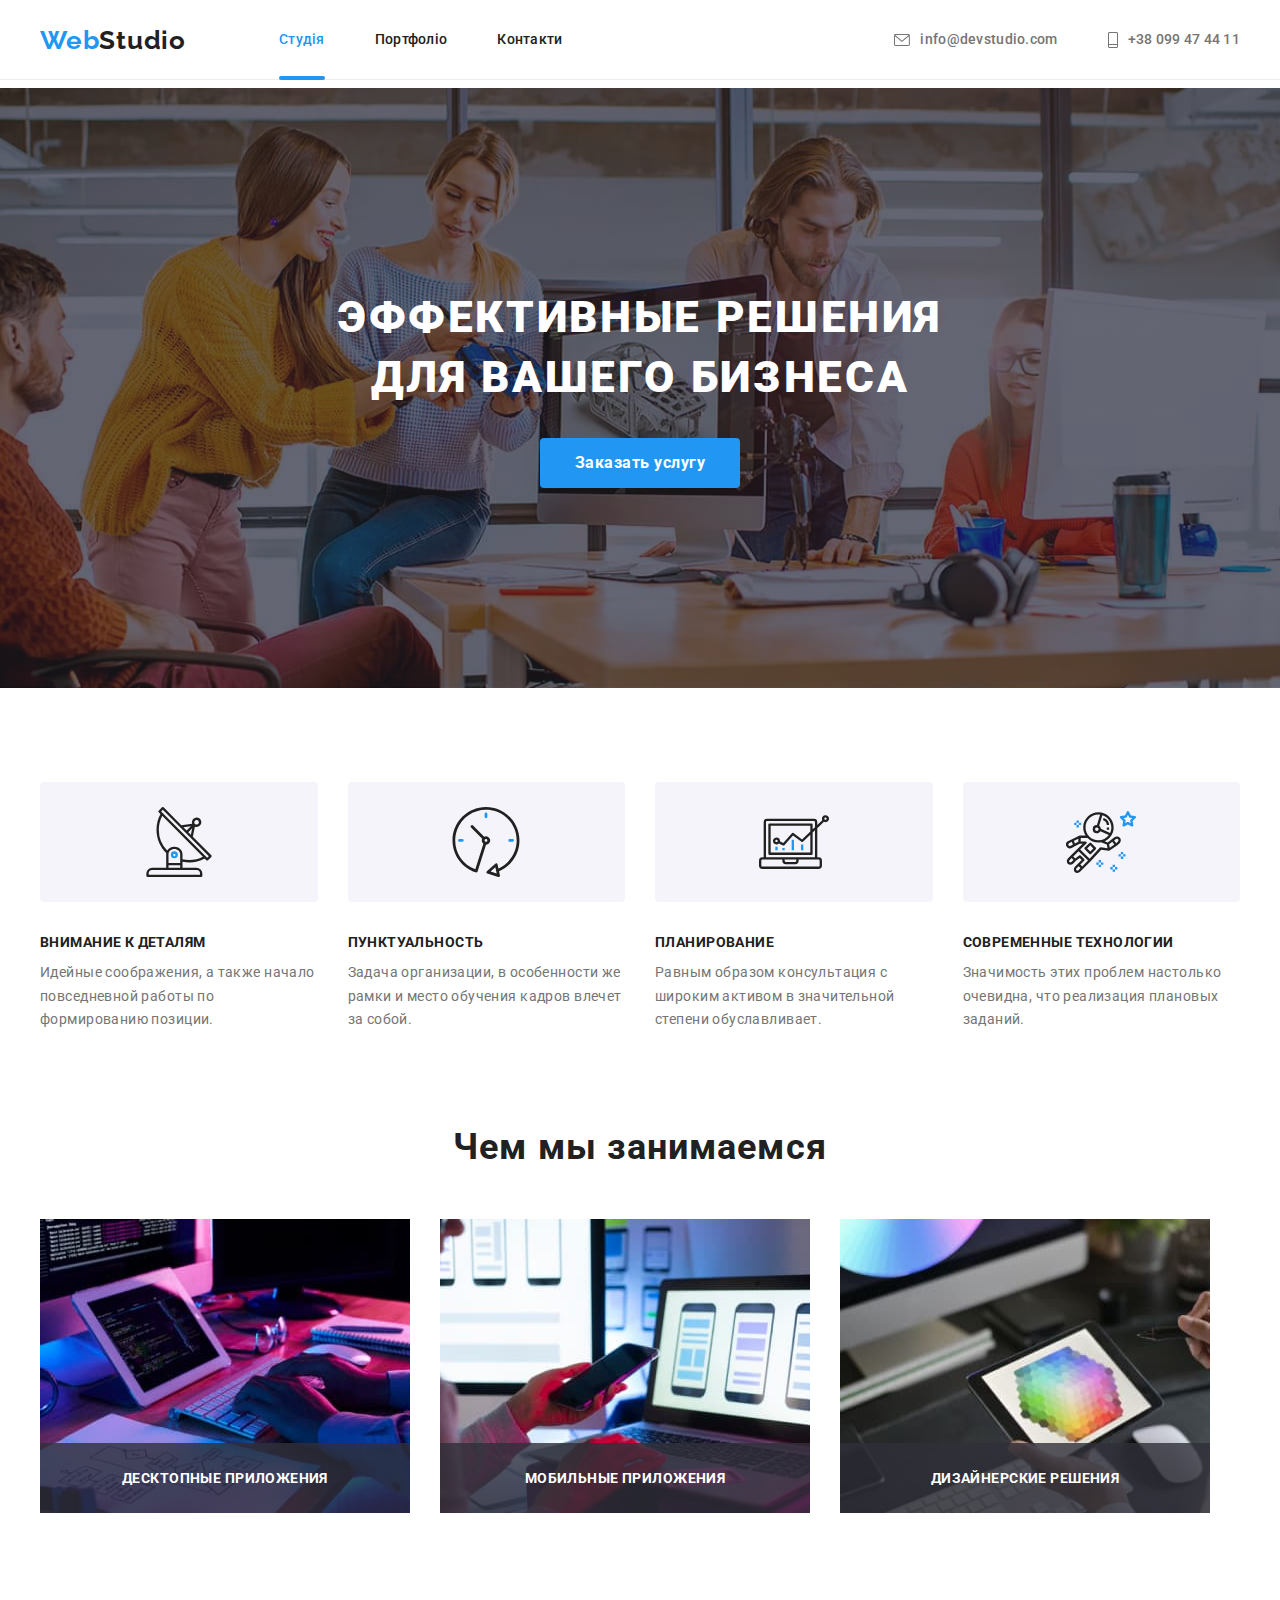
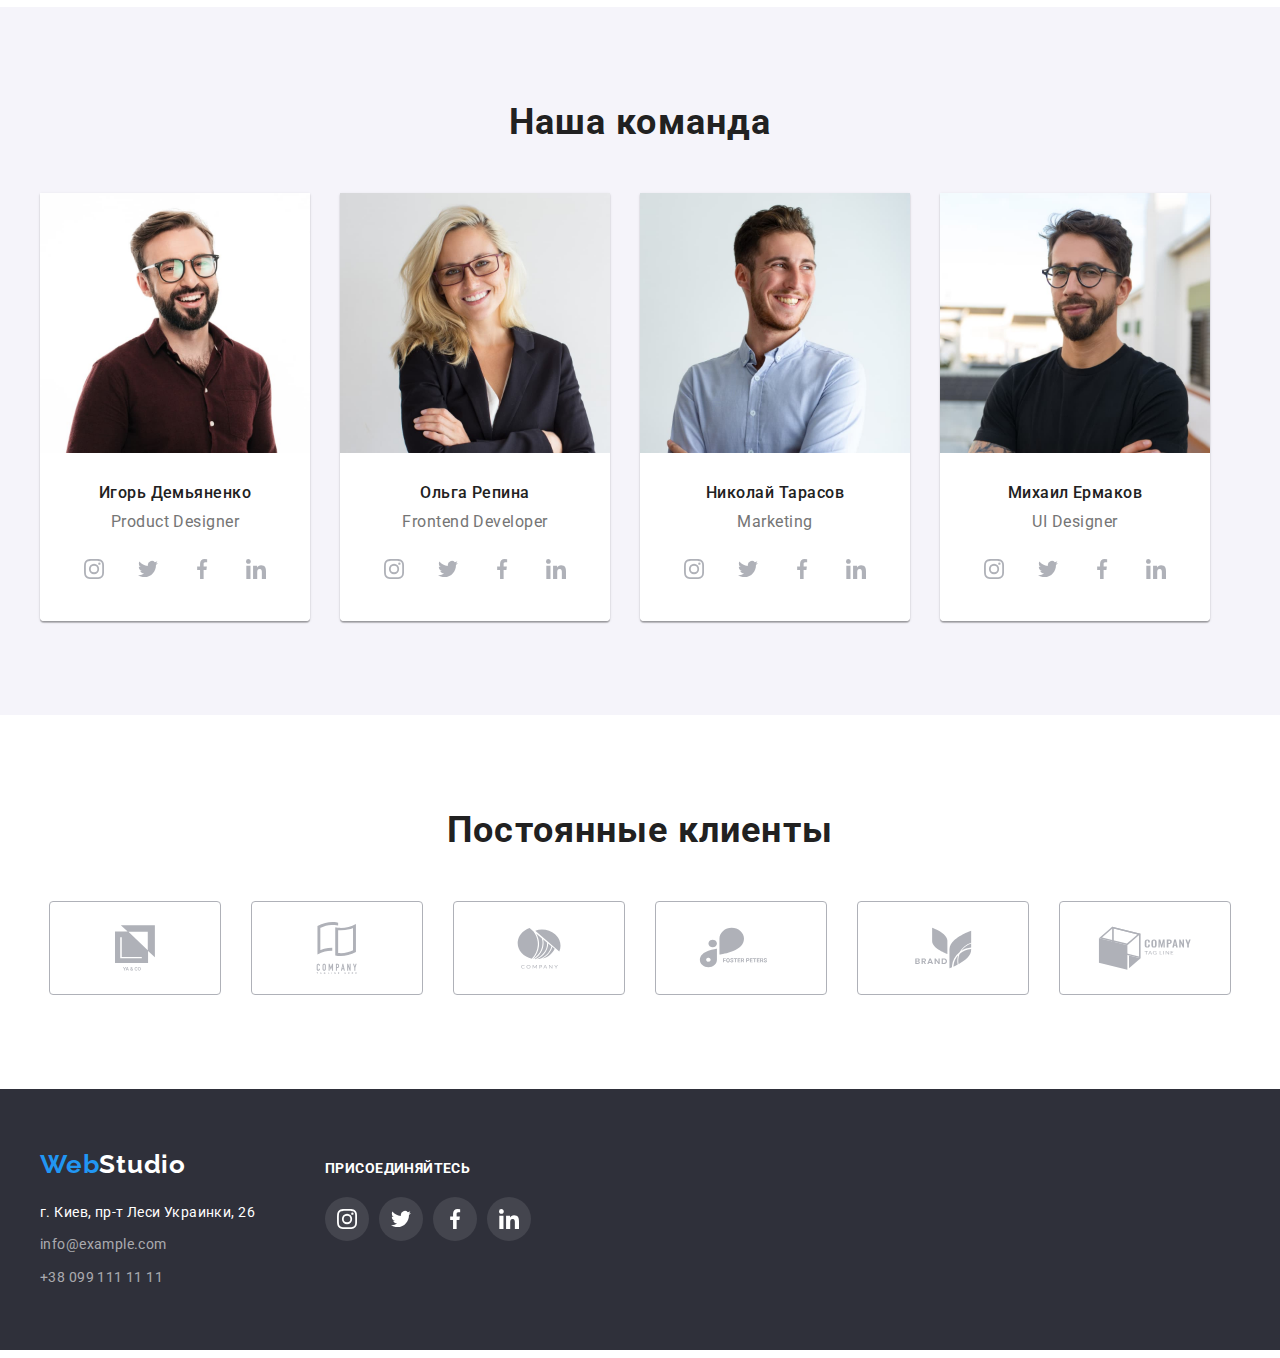
==== index.html @ ee943ad2 "Initial commit" ====
<!DOCTYPE html>
<html lang="ru">

<head>
  <meta charset="UTF-8" />
  <meta http-equiv="X-UA-Compatible" content="IE=edge" />
  <meta name="viewport" content="width=device-width, initial-scale=1.0" />
  <link href="https://fonts.googleapis.com/css2?family=Raleway:wght@700&family=Roboto:wght@400;500;700;900&display=swap"
    rel="stylesheet" />
  <link rel="stylesheet" href="https://cdnjs.cloudflare.com/ajax/libs/modern-normalize/1.1.0/modern-normalize.min.css"
    integrity="sha512-wpPYUAdjBVSE4KJnH1VR1HeZfpl1ub8YT/NKx4PuQ5NmX2tKuGu6U/JRp5y+Y8XG2tV+wKQpNHVUX03MfMFn9Q=="
    crossorigin="anonymous" referrerpolicy="no-referrer" />
  <link rel="stylesheet" href="./css/styles.css" />
  <title>Studio</title>
</head>

<body>
  <header class="page-header">
    <div class="container main-nav">
      <a href="index.html" class="logo link"><span class="accent-logo">Web</span>Studio</a>
      <nav>
        <ul class="page-nav list">
          <li class="page-nav__item">
            <a href="./index.html" class="page-nav__link current link">Студія</a>
          </li>
          <li class="page-nav__item">
            <a href="./portfolio.html" class="page-nav__link link">Портфоліо</a>
          </li>
          <li class="page-nav__item"><a href="" class="page-nav__link link">Контакти</a></li>
        </ul>
      </nav>
      <ul class="contacts list">
        <li class="contacts-item">
          <a href="mailto:info@devstudio.com" class="contacts-link link">

            <svg class="icon-mail" width="16" height="12">
              <use href="./images/icons.svg#icon-mail"></use>
            </svg>info@devstudio.com</a>
        </li>
        <li class="contacts-item">
          <a href="tel:+380994744111" class="contacts-link link">
            <svg class="icon-phone" width="10" height="16">
              <use href="./images/icons.svg#icon-phone"></use>
            </svg>+38 099 47 44 11</a>
        </li>
      </ul>
    </div>
  </header>
  <!--Основний розділ-->
  <main>
    <!--Заголовок з кнопкою-->
    <section class="section hero">
      <h1 class="hero-title">Эффективные решения для вашего бизнеса</h1>
      <button type="button" class="button" data-modal-open>Заказать услугу</button>

      <div class="backdrop is-hidden" data-modal>
        <div class="modal">
          <button type="button" class="close-button" data-modal-close>
            <svg class="close-icon" width="11" height="11">
              <use href="./images/icons.svg#icon-close"></use>
            </svg>
          </button>
        </div>
      </div>
    </section>
    <!--Особливості роботи команди-->
    <section class="section">
      <div class="container">
        <h2 class="visually-hidden">Особенности работы компании</h2>
        <ul class="key-positions list">
          <li class="key-position__item">
            <div class="thumb-feature">
              <svg class="feature-icon" width="70" height="70">
                <use href="./images/icons.svg#feature-icon1"></use>
              </svg>
            </div>
            <h3 class="key-position-title">Внимание к деталям</h3>
            <p class="key-position-text">
              Идейные соображения, а также начало повседневной работы по
              формированию позиции.
            </p>
          </li>
          <li class="key-position__item">
            <div class="thumb-feature">
              <svg class="feature-icon" width="70" height="70">
                <use href="./images/icons.svg#feature-icon2"></use>
              </svg>
            </div>
            <h3 class="key-position-title">Пунктуальность</h3>
            <p class="key-position-text">
              Задача организации, в особенности же рамки и место обучения кадров
              влечет за собой.
            </p>
          </li>
          <li class="key-position__item">
            <div class="thumb-feature">
              <svg class="feature-icon" width="70" height="70">
                <use href="./images/icons.svg#feature-icon3"></use>
              </svg>
            </div>
            <h3 class="key-position-title">Планирование</h3>
            <p class="key-position-text">
              Равным образом консультация с широким активом в значительной
              степени обуславливает.
            </p>
          </li>
          <li class="key-position__item">
            <div class="thumb-feature">
              <svg class="feature-icon" width="70" height="70">
                <use href="./images/icons.svg#feature-icon4"></use>
              </svg>
            </div>
            <h3 class="key-position-title">Современные технологии</h3>
            <p class="key-position-text">
              Значимость этих проблем настолько очевидна, что реализация
              плановых заданий.
            </p>
          </li>
        </ul>
      </div>
    </section>
    <!-- Чим ми займаємося -->
    <section class="section no-padding-top">
      <div class="container">
        <h2 class="section-title">Чем мы занимаемся</h2>
        <ul class="work-examples list">
          <li class="work-example">
            <img src="images/img1.jpg" alt="Пример нашей работы 1" width="370" />
            <span>Десктопные приложения</span>
          </li>
          <li class="work-example">
            <img src="images/img2.jpg" alt="Пример нашей работы 2" width="370" />
            <span>Мобильные приложения</span>
          </li>
          <li class="work-example">
            <img src="images/img3.jpg" alt="Пример нашей работы 3" width="370" />
            <span>Дизайнерские решения</span>
          </li>
        </ul>
      </div>
    </section>
    <!--Наша команда-->
    <section class="section team">
      <div class="container">
        <h2 class="section-title">Наша команда</h2>
        <ul class="worker-list list">
          <li class="worker-list__item">
            <img src="images/img4.jpg" alt="Фото Игорь Демьяненко" width="270" />
            <div class="worker-list__info">
              <h3 class="worker-list__title">Игорь Демьяненко</h3>
              <p class="worker-list__position">Product Designer</p>
              <ul class="social list">
                <li class="social-item">
                  <a class="social-item-link link" href="" aria-label="Инстаграмм">
                    <svg class="social-item__icon" width="20" height="20">
                      <use href="./images/icons.svg#icon-instagram"></use>
                    </svg> </a>
                </li>
                <li class="social-item"><a class="social-item-link link" href="" aria-label="Твиттер">
                    <svg class="social-item__icon" width="20" height="20">
                      <use href="./images/icons.svg#icon-twitter"></use>
                    </svg></a></li>
                <li class="social-item"><a class="social-item-link link" href="" aria-label="Фейсбук">
                    <svg class="social-item__icon" width="20" height="20">
                      <use href="./images/icons.svg#icon-facebook"></use>
                    </svg></a></li>
                <li class="social-item"><a class="social-item-link link" href="" aria-label="Линкедин">
                    <svg class="social-item__icon " width="20" height="20">
                      <use href="./images/icons.svg#icon-linkedin"></use>
                    </svg> </a>
                </li>
              </ul>
            </div>
          </li>
          <li class="worker-list__item">
            <img src="images/img5.jpg" alt="Фото Ольга Репина" width="270" />
            <div class="worker-list__info">
              <h3 class="worker-list__title">Ольга Репина</h3>
              <p class="worker-list__position">Frontend Developer</p>
              <ul class="social list">
                <li class="social-item">
                  <a class="social-item-link link" href="" aria-label="Инстаграмм">
                    <svg class="social-item__icon" width="20" height="20">
                      <use href="./images/icons.svg#icon-instagram"></use>
                    </svg> </a>
                </li>
                <li class="social-item"><a class="social-item-link link" href="" aria-label="Твиттер">
                    <svg class="social-item__icon" width="20" height="20">
                      <use href="./images/icons.svg#icon-twitter"></use>
                    </svg></a></li>
                <li class="social-item"><a class="social-item-link link" href="" aria-label="Фейсбук">
                    <svg class="social-item__icon" width="20" height="20">
                      <use href="./images/icons.svg#icon-facebook"></use>
                    </svg></a></li>
                <li class="social-item"><a class="social-item-link link" href="" aria-label="Линкедин">
                    <svg class="social-item__icon " width="20" height="20">
                      <use href="./images/icons.svg#icon-linkedin"></use>
                    </svg> </a>
                </li>
              </ul>
            </div>
          </li>
          <li class="worker-list__item">
            <img src="images/img6.jpg" alt="Фото Николай Тарасов" width="270" />
            <div class="worker-list__info">
              <h3 class="worker-list__title">Николай Тарасов</h3>
              <p class="worker-list__position">Marketing</p>
              <ul class="social list">
                <li class="social-item">
                  <a class="social-item-link link" href="" aria-label="Инстаграмм">
                    <svg class="social-item__icon" width="20" height="20">
                      <use href="./images/icons.svg#icon-instagram"></use>
                    </svg> </a>
                </li>
                <li class="social-item"><a class="social-item-link link" href="" aria-label="Твиттер">
                    <svg class="social-item__icon" width="20" height="20">
                      <use href="./images/icons.svg#icon-twitter"></use>
                    </svg></a></li>
                <li class="social-item"><a class="social-item-link link" href="" aria-label="Фейсбук">
                    <svg class="social-item__icon" width="20" height="20">
                      <use href="./images/icons.svg#icon-facebook"></use>
                    </svg></a></li>
                <li class="social-item"><a class="social-item-link link" href="" aria-label="Линкедин">
                    <svg class="social-item__icon " width="20" height="20">
                      <use href="./images/icons.svg#icon-linkedin"></use>
                    </svg> </a>
                </li>
              </ul>

            </div>
          </li>
          <li class="worker-list__item">
            <img src="images/img7.jpg" alt="Фото Михаил Ермаков" width="270" />
            <div class="worker-list__info">
              <h3 class="worker-list__title">Михаил Ермаков</h3>
              <p class="worker-list__position">UI Designer</p>
              <ul class="social list">
                <li class="social-item">
                  <a class="social-item-link link" href="" aria-label="Инстаграмм">
                    <svg class="social-item__icon" width="20" height="20">
                      <use href="./images/icons.svg#icon-instagram"></use>
                    </svg> </a>
                </li>
                <li class="social-item"><a class="social-item-link link" href="" aria-label="Твиттер">
                    <svg class="social-item__icon" width="20" height="20">
                      <use href="./images/icons.svg#icon-twitter"></use>
                    </svg></a></li>
                <li class="social-item"><a class="social-item-link link" href="" aria-label="Фейсбук">
                    <svg class="social-item__icon" width="20" height="20">
                      <use href="./images/icons.svg#icon-facebook"></use>
                    </svg></a></li>
                <li class="social-item"><a class="social-item-link link" href="" aria-label="Линкедин">
                    <svg class="social-item__icon " width="20" height="20">
                      <use href="./images/icons.svg#icon-linkedin"></use>
                    </svg> </a>
                </li>
              </ul>
            </div>
          </li>
        </ul>
      </div>
    </section>
    <!-- Партнери -->
    <section class="section">
      <div class="container">
        <h2 class="section-title">Постоянные клиенты</h2>
        <ul class="partners list">
          <li><a class="partner__item link" href="#">
              <svg class="icon-logo" width="40" height="52">
                <use href="./images/icons.svg#icon-logo-001"></use>
              </svg> </a>
          </li>
          <li><a class="partner__item link" href="#">
              <svg class="icon-logo" width="46" height="52">
                <use href="./images/icons.svg#icon-logo-002"></use>
              </svg></a>
          </li>
          <li><a class="partner__item link" href="#">
              <svg class="icon-logo" width="44" height="42">
                <use href="./images/icons.svg#icon-logo-003"></use>
              </svg></a>
          </li>
          <li><a class="partner__item link" href="#">
              <svg class="icon-logo" width="85" height="41">
                <use href="./images/icons.svg#icon-logo-004"></use>
              </svg></a>
          </li>
          <li><a class="partner__item link" href="#">
              <svg class="icon-logo" width="63" height="42">
                <use href="./images/icons.svg#icon-logo-005"></use>
              </svg></a>
          </li>
          <li><a class="partner__item link" href="#">
              <svg class="icon-logo" width="94" height="44">
                <use href="./images/icons.svg#icon-logo-006"></use>
              </svg></a>
          </li>
        </ul>
      </div>
    </section>
  </main>
  <!--Підвал з контактами-->
  <footer class="footer">
    <div class="container">
      <div class="footer-box">
        <div class="footer-item">
          <a href="index.html" class="logo link">
            <span class="accent-logo">Web</span>
            <span class="logo-inverse">Studio</span></a>
          <address class="address">г. Киев, пр-т Леси Украинки, 26</address>
          <a href="mailto:info@example.com" class="footer-contacts link">info@example.com</a>
          <a href="tel:+380991111111" class="footer-contacts link">+38 099 111 11 11</a>
        </div>
        <div class="footer-item">
          <span class="join-label">присоединяйтесь</span>
          <ul class="social list">
            <li class="item"><a class="social-footer link" href="" aria-label="Инстаграмм">
                <svg class="social-item__icon" width="20" height="20">
                  <use href="./images/icons.svg#icon-instagram"></use>
                </svg> </a>
            </li>
            <li class="item"><a class="social-footer link" href="" aria-label="Твиттер">
                <svg class="social-item__icon" width="20" height="20">
                  <use href="./images/icons.svg#icon-twitter"></use>
                </svg></a></li>
            <li class="item"><a class="social-footer link" href="" aria-label="Фейсбук">
                <svg class="social-item__icon" width="20" height="20">
                  <use href="./images/icons.svg#icon-facebook"></use>
                </svg></a></li>
            <li class="item"><a class="social-footer link" href="" aria-label="Линкедин">
                <svg class="social-item__icon " width="20" height="20">
                  <use href="./images/icons.svg#icon-linkedin"></use>
                </svg> </a>
            </li>
          </ul>
        </div>
      </div>
    </div>
  </footer>

  <script src="./js/header.js"></script>
  <script src="./js/modal.js"></script>
</body>

</html>
---- css/styles.css ----
:root {
  /* ТЕКСТ */
  --primary-text-color: #757575;
  --second-font-color: #212121;
  --footer-contacts-text-color: rgba(255, 255, 255, 0.6);

  /* КОЛЬОРИ */
  --accent-color: #2196f3;
  --primary-white-color: #ffffff;
  --social-buttons-color: rgb(175, 177, 184);

  /* ФОН */
  --bg-grey-color: #2f303a;
  --secondary-section-background: #f5f4fa;
  --bg-color-for-features: rgba(245, 244, 250, 1);
  --bg-color-work-examples: rgba(47, 48, 58, 0.8);
  --footer-social-bg-for-icon: rgba(255, 255, 255, 0.1);
  --backgroun-color-modal-window: rgba(0, 0, 0, 0.2);

  /* МЕЖІ */
  --color-border-project-item: rgba(238, 238, 238, 1);
  --color-border-under-main-nav: rgb(236, 236, 236);
}

body {
  background-color: var(--primary-white-color);
  color: var(--primary-text-color);
  font-family: Roboto, monospace;
  margin-left: auto;
  margin-right: auto;
}

.list {
  list-style: none;
  margin: 0;
  padding: 0;
}

.link {
  text-decoration: none;
  display: inline-block;
}

h1,
h2,
h3,
p {
  margin: 0;
  padding: 0;
}

img {
  display: block;
}

.container {
  width: 1200px;
  padding-left: 15px;
  padding-right: 15px;
  margin-left: auto;
  margin-right: auto;
}

.section {
  padding-top: 94px;
  padding-bottom: 94px;
}

.section.no-padding-top {
  padding-top: 0;
}

.visually-hidden {
  position: absolute;
  width: 1px;
  height: 1px;
  margin: -1px;
  border: 0;
  padding: 0;
  white-space: nowrap;
  clip-path: inset(100%);
  clip: rect(0 0 0 0);
  overflow: hidden;
}

/* СЕКЦІЯ ХЕДЕР */
.page-header {
  position: fixed;
  top: 0;
  left: 0;
  min-height: 80px;
  width: 100%;
  background-color: var(--primary-white-color);
  z-index: 1;
}

.page-header::before {
  content: '';
  position: absolute;
  bottom: 0;
  width: 100%;
  height: 1px;
  background-color: var(--color-border-under-main-nav);
}

.main-nav {
  display: flex;
  align-items: center;
}

.logo {
  color: var(--second-font-color);
  font-family: Raleway, sans-serif;
  font-weight: 700;
  font-size: 26px;
  line-height: 1.19;
  letter-spacing: 0.03em;
}

.accent-logo {
  color: var(--accent-color);
}

.page-nav {
  display: flex;
  margin-left: 93px;
}

.page-nav__item:not(:first-child) {
  margin-left: 50px;
}

.page-nav__link {
  display: flex;
  align-items: center;
  padding-top: 32px;
  padding-bottom: 32px;

  color: var(--second-font-color);
  font-weight: 500;
  font-size: 14px;
  line-height: 1.14;
  letter-spacing: 0.02em;

  transition-property: color;
  transition-duration: 250ms;
  transition-timing-function: cubic-bezier(0.4, 0, 0.2, 1);
}

.page-nav__link:hover,
.page-nav__link:focus {
  color: var(--accent-color);
}

.page-nav__link.current {
  position: relative;
  color: var(--accent-color);
}

.page-nav__link.current::after {
  position: absolute;
  bottom: 0;

  content: '';

  width: 100%;
  height: 4px;
  border-radius: 4px;
  background-color: var(--accent-color);
}

.contacts {
  display: flex;
  margin-left: auto;
  align-items: center;
}

.contacts .contacts-item + .contacts-item {
  margin-left: 50px;
}

.contacts-link {
  display: flex;
  align-items: center;
  padding-top: 32px;
  padding-bottom: 32px;

  color: var(--primary-text-color);
  font-weight: 500;
  font-size: 14px;
  line-height: 1.14;
  letter-spacing: 0.02em;

  transition-property: color;
  transition-duration: 250ms;
  transition-timing-function: cubic-bezier(0.4, 0, 0.2, 1);
}

.contacts-link:hover,
.contacts-link:focus {
  color: var(--accent-color);
}

.icon-mail {
  margin-right: 10px;
  fill: currentColor;
}

.icon-phone {
  margin-right: 10px;
  fill: currentColor;
}

/* СЕКЦІЯ ГЕРОЙ */

.hero {
  text-align: center;
  padding-top: 200px;
  padding-bottom: 200px;

  max-width: 1600px;
  margin-right: auto;
  margin-left: auto;

  background-image: linear-gradient(
      to right,
      rgba(47, 48, 58, 0.4) 15%,
      rgba(47, 48, 58, 0.4) 30%
    ),
    url('../images/hero-img.jpg');

  background-color: rgb(47, 48, 58);

  background-repeat: no-repeat;
  background-position: center;
}

.hero-title {
  max-width: 696px;
  margin-left: auto;
  margin-right: auto;
  margin-bottom: 30px;

  color: var(--primary-white-color);
  font-weight: 900;
  font-size: 44px;
  line-height: 1.36;
  text-align: center;
  letter-spacing: 0.06em;
  text-transform: uppercase;
}

.button {
  min-width: 200px;
  padding: 10px 32px;
  border-radius: 4px;

  color: var(--primary-white-color);
  background-color: var(--accent-color);
  border: none;
  font-family: inherit;
  font-weight: 700;
  font-size: 16px;
  line-height: 1.875;
  text-align: center;
  letter-spacing: 0.03em;

  cursor: pointer;
}

/* МОДАЛЬНЕ ВІКНО */

.backdrop {
  position: fixed;
  top: 0;
  left: 0;
  z-index: 2;

  width: 100%;
  height: 100%;
  background-color: var(--backgroun-color-modal-window);

  opacity: 1;
  transition: opacity;
  transition-duration: 250ms;
  transition-timing-function: cubic-bezier(0.4, 0, 0.2, 1);
}

.backdrop.is-hidden {
  opacity: 0;
  pointer-events: none;
}

.backdrop.is-hidden .modal {
  transform: translate(-50%, -50%) scale(0.8, 0.8);
}

.modal {
  position: absolute;
  top: 50%;
  left: 50%;
  transform: translate(-50%, -50%) scale(1, 1);
  transition: transform 500ms cubic-bezier(0.175, 0.885, 0.32, 1.275);

  z-index: 2;

  height: 580px;
  width: 520px;
  padding: 15px;

  background-color: var(--primary-white-color);
  border-radius: 4px;
  box-shadow: 0px 2px 1px 0px rgba(0, 0, 0, 0.2),
    0px 1px 1px 0px rgba(0, 0, 0, 0.14), 0px 1px 3px 0px rgba(0, 0, 0, 0.12);
}

.close-button {
  width: 30px;
  height: 30px;
  position: absolute;
  top: 8px;
  right: 8px;
  padding: 10px 10px;
  border-radius: 50%;

  background-color: inherit;

  border: 1px solid rgba(0, 0, 0, 0.1);
  cursor: pointer;
}

.close-icon {
  fill: currentColor;

  position: absolute;
  top: 50%;
  left: 50%;
  transform: translate(-50%, -50%);
}

/* СЕКЦІЯ ОСОБЛИВОСТІ */

.section-title {
  margin-bottom: 50px;

  color: var(--second-font-color);
  font-weight: 700;
  font-size: 36px;
  line-height: 1.17;
  text-align: center;
  letter-spacing: 0.03em;
}

.key-positions {
  display: flex;
}

.key-position__item {
  width: calc((100% - 3 * 30px) / 4);
}

.key-position__item:not(:first-child) {
  margin-left: 30px;
}

.thumb-feature {
  display: flex;
  justify-content: center;
  align-items: center;
  height: 120px;

  background-color: var(--bg-color-for-features);
  margin-bottom: 30px;
  border-radius: 4px;
}

.key-position-title {
  margin-bottom: 10px;
  display: inline-block;

  color: var(--second-font-color);
  font-weight: 700;
  font-size: 14px;
  line-height: 1.14;
  letter-spacing: 0.03em;
  text-transform: uppercase;
}

.key-position-text {
  font-size: 14px;
  line-height: 1.71;
  letter-spacing: 0.03em;
}

/* СЕКЦІЯ ЧИМ МИ ЗАЙМАЄМОСЯ */

.work-examples {
  display: flex;
}

.work-examples .work-example:not(:first-child) {
  margin-left: 30px;
}
.work-example {
  position: relative;
}

.work-example > span {
  position: absolute;

  bottom: 0;
  left: 0;

  width: 100%;
  padding-top: 27px;
  padding-bottom: 27px;

  text-align: center;
  color: var(--primary-white-color);
  background-color: var(--bg-color-work-examples);
  text-transform: uppercase;
  font-weight: 700;
  font-size: 14px;
  line-height: 1.1428;
  letter-spacing: 0.03em;
}

/* СЕКЦІЯ ПРО КОМАНДУ */

.team {
  background-color: var(--secondary-section-background);
}

.worker-list {
  display: flex;
}

.worker-list__item {
  box-shadow: 0px 2px 1px 0px rgba(0, 0, 0, 0.2),
    0px 1px 1px 0px rgba(0, 0, 0, 0.14), 0px 1px 3px 0px rgba(0, 0, 0, 0.12);
  border-bottom-right-radius: 4px;
  border-bottom-left-radius: 4px;
}

.worker-list .worker-list__item:not(:first-child) {
  margin-left: 30px;
}

.worker-list__info {
  display: flex;
  flex-direction: column;
  align-items: center;
  border-bottom-right-radius: 4px;
  border-bottom-left-radius: 4px;

  padding-top: 30px;
  padding-bottom: 30px;

  background-color: var(--primary-white-color);
}

.worker-list__title {
  margin-bottom: 10px;

  color: var(--second-font-color);
  font-weight: 500;
  font-size: 16px;
  line-height: 1.19;
  letter-spacing: 0.03em;
}

.worker-list__position {
  margin-bottom: 16px;

  font-size: 16px;
  line-height: 1.19;
  letter-spacing: 0.03em;
}

.social {
  display: flex;
  justify-content: center;
}

.social-item:not(:first-child) {
  margin-left: 10px;
}

.social-item-link {
  display: flex;
  justify-content: center;
  align-items: center;
  color: var(--social-buttons-color);
  width: 44px;
  height: 44px;
  border-radius: 50%;
  border: var(--accent-color);

  transition-property: color, background-color;
  transition-duration: 250ms;
  transition-timing-function: cubic-bezier(0.4, 0, 0.2, 1);
}

.social-item__icon {
  fill: currentColor;
}

.social-item-link:hover,
.social-item-link:focus {
  color: var(--primary-white-color);
  background-color: var(--accent-color);
}

/* ПАРТНЕРИ */
.partners {
  display: flex;
  justify-content: center;
  gap: 30px;
}

.partner__item:not(:first-child) {
  margin-left: 30px;
}

.partner__item {
  display: flex;
  justify-content: center;
  align-items: center;

  width: 170px;
  height: 92px;
  border: 1px solid rgb(175, 177, 184);
  border-radius: 4px;
  color: var(--social-buttons-color);

  transition-property: color, background-color;
  transition-duration: 250ms;
  transition-timing-function: cubic-bezier(0.4, 0, 0.2, 1);
}

.icon-logo {
  fill: currentColor;
}

.partner__item:hover,
.partner__item:focus {
  color: var(--accent-color);
  border: 1px solid var(--accent-color);
}

/* СЕКЦІЯ ФУТЕР */

.footer {
  padding-top: 60px;
  padding-bottom: 60px;

  background-color: var(--bg-grey-color);
}

.footer-box {
  display: flex;
  align-items: baseline;
}

.footer-item:not(:first-child) {
  margin-left: 70px;
}

.logo-inverse {
  color: var(--primary-white-color);
}

.footer-item .logo {
  display: flex;
  margin-bottom: 20px;
}

.address {
  margin-bottom: 9px;

  color: var(--primary-white-color);
  font-size: 14px;
  line-height: 24px;
  letter-spacing: 0.03em;
  font-style: normal;
}

.footer-contacts {
  display: block;

  color: var(--footer-contacts-text-color);
  font-size: 14px;
  line-height: 1.71;
  letter-spacing: 0.03em;
}

.footer-contacts:not(:last-child) {
  margin-bottom: 9px;
}

.join-label {
  margin-bottom: 20px;
  color: var(--primary-white-color);
  font-weight: 700;
  font-size: 14px;
  line-height: 1.1429;
  letter-spacing: 0.03em;
  text-decoration: str;
  text-transform: uppercase;
}

.social-footer {
  display: flex;
  justify-content: center;
  align-items: center;
  margin-top: 20px;

  color: var(--primary-white-color);
  background-color: var(--footer-social-bg-for-icon);
  width: 44px;
  height: 44px;
  border-radius: 50%;
  border: var(--accent-color);

  transition-property: color, background-color;
  transition-duration: 250ms;
  transition-timing-function: cubic-bezier(0.4, 0, 0.2, 1);
}

.social .item + .item {
  margin-left: 10px;
}

.social-item__icon {
  fill: currentColor;
}

.social-footer:hover,
.social-footer:focus {
  color: var(--primary-white-color);
  background-color: var(--accent-color);
}

/* ПОРТФОЛІО */

/* СЕКЦІЯ КНОПКИ ФІЛЬТРУ ПОРТФОЛІО*/

.filter {
  display: flex;
  justify-content: center;
  margin-bottom: 50px;
}

.filter .filter-list__item:not(:first-child) {
  margin-left: 8px;
}

.filter-list-button {
  padding: 6px 22px;
  border-radius: 4px;

  color: var(--second-font-color);
  background-color: var(--secondary-section-background);
  border: none;
  font-family: inherit;
  font-weight: 500;
  font-size: 16px;
  line-height: 1.62;
  text-align: center;
  letter-spacing: 0.03em;

  cursor: pointer;

  transition-property: color, background-color, box-shadow;
  transition-duration: 250ms;
  transition-timing-function: cubic-bezier(0.4, 0, 0.2, 1);
}

.filter-list-button:hover,
.filter-list-button:focus {
  color: var(--primary-white-color);
  background-color: var(--accent-color);
  box-shadow: 0px 2px 2px 0px rgba(0, 0, 0, 0.12),
    0px 1px 2px 0px rgba(0, 0, 0, 0.08), 0px 3px 1px 0px rgba(0, 0, 0, 0.1);
}

/* СЕКЦІЯ ПРОЕКТИ */

.project {
  display: flex;
  flex-wrap: wrap;
}

.project__item {
  width: calc((100% - 2 * 30px) / 3);
}

.product-thumb {
  position: relative;
  overflow: hidden;
}

.overlay {
  position: absolute;
  top: 0;
  left: 0;
  width: 100%;
  height: 100%;
  background-color: rgba(33, 150, 243, 0.9);

  transform: translatey(100%);
  transition-property: transform, background-color, opacity;
  transition-duration: 250ms;
  transition-timing-function: cubic-bezier(0.4, 0, 0.2, 1);
  padding: 63px 24px;

  color: var(--primary-white-color);
  font-size: 18px;
  line-height: 1.5556;
  letter-spacing: 0.03em;

  opacity: 0;
  cursor: pointer;
}

.project-item-link {
  transition-property: box-shadow;
  transition-duration: 250ms;
  transition-timing-function: cubic-bezier(0.4, 0, 0.2, 1);
}

.project-item-link:hover .overlay,
.project-item-link:focus .overlay {
  transform: translatey(0);
  opacity: 1;
}

.project-item-link:hover,
.project-item-link:focus {
  box-shadow: 1px 4px 6px 0px rgba(0, 0, 0, 0.16),
    0px 4px 4px 0px rgba(0, 0, 0, 0.06), 0px 1px 1px 0px rgba(0, 0, 0, 0.12);
}

.project__item:not(:nth-child(3n)) {
  margin-right: 30px;
}

.project__item:not(:nth-last-child(-n + 3)) {
  margin-bottom: 30px;
}

.project__label {
  margin-bottom: 10px;
  color: var(--second-font-color);
  font-weight: 700;
  font-size: 18px;
  line-height: 2;
  letter-spacing: 0.06em;
}

.project__category {
  color: var(--primary-text-color);
  font-size: 16px;
  line-height: 1.19;
  letter-spacing: 0.03em;
}

.project__description {
  padding: 20px 24px;

  border-radius: 1px solid var(--color-border-project-item);
  border-left: 1px solid var(--color-border-project-item);
  border-right: 1px solid var(--color-border-project-item);
  border-bottom: 1px solid var(--color-border-project-item);
}
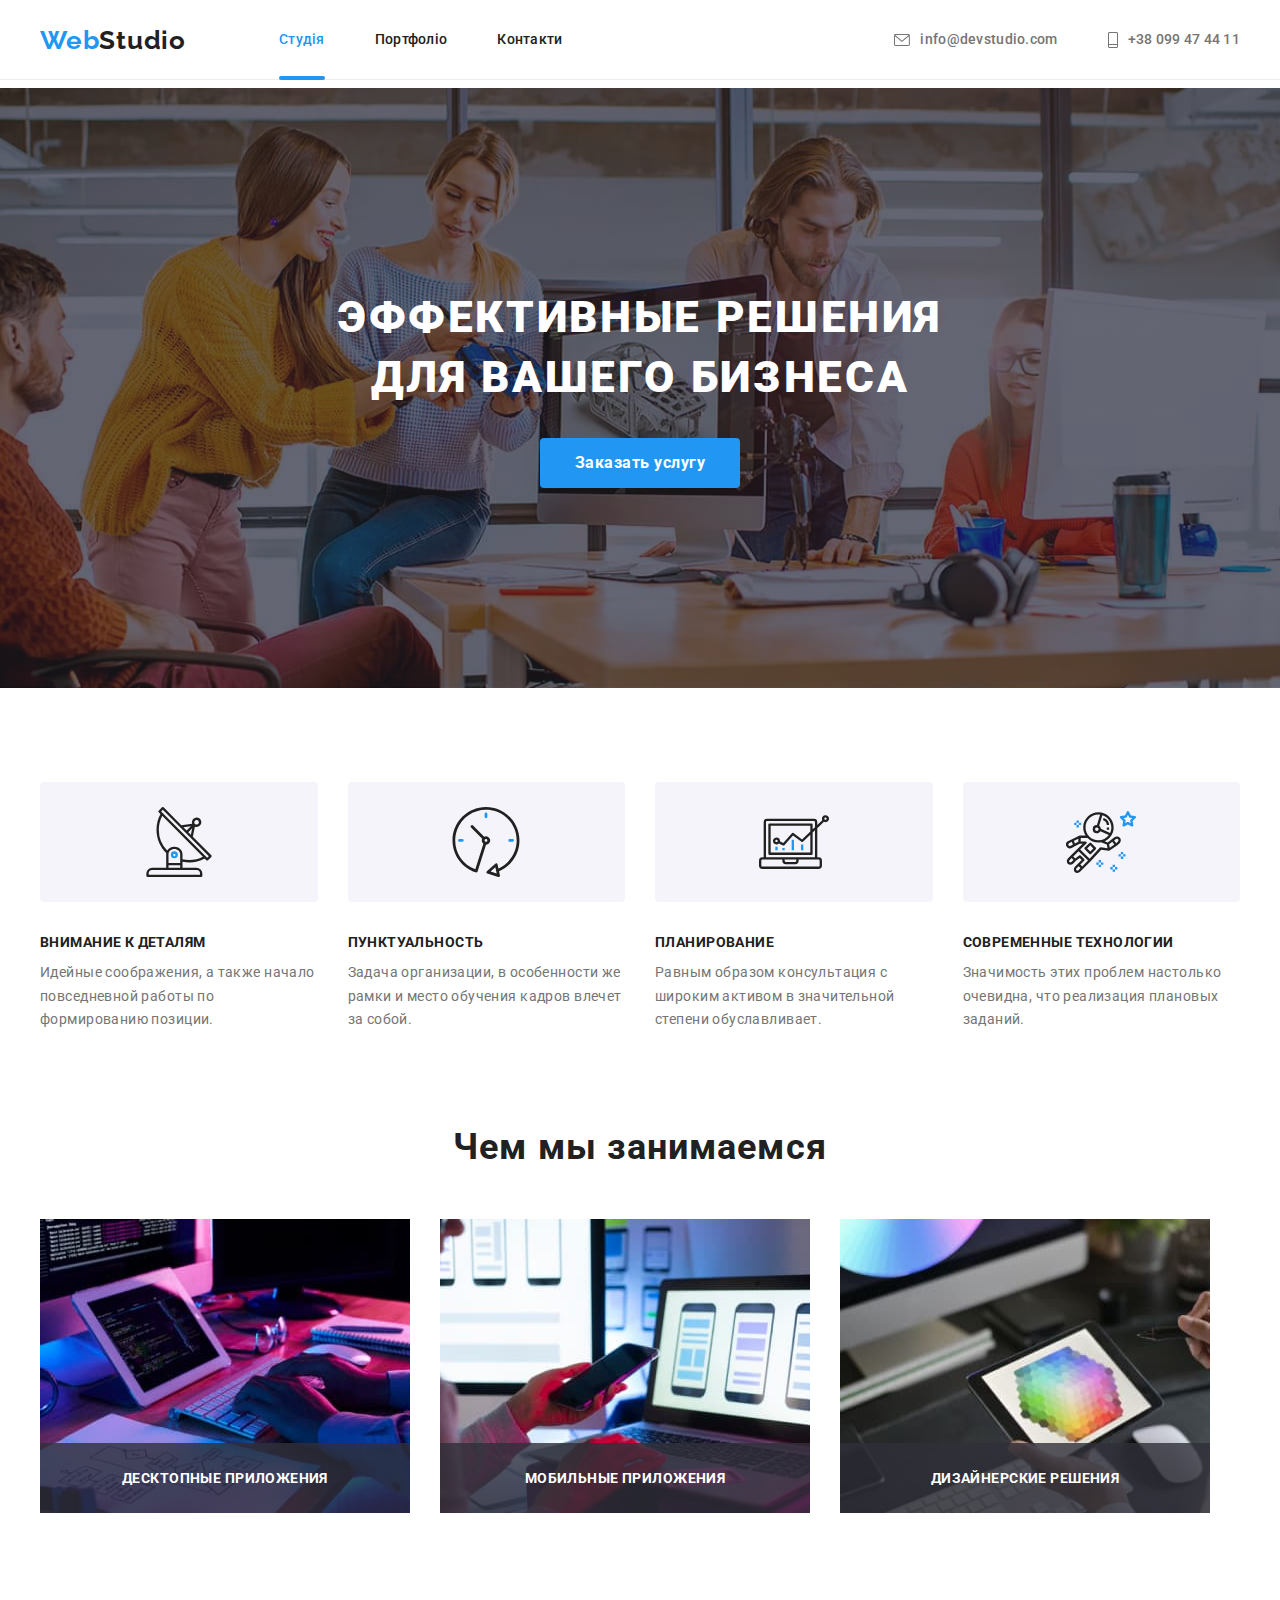
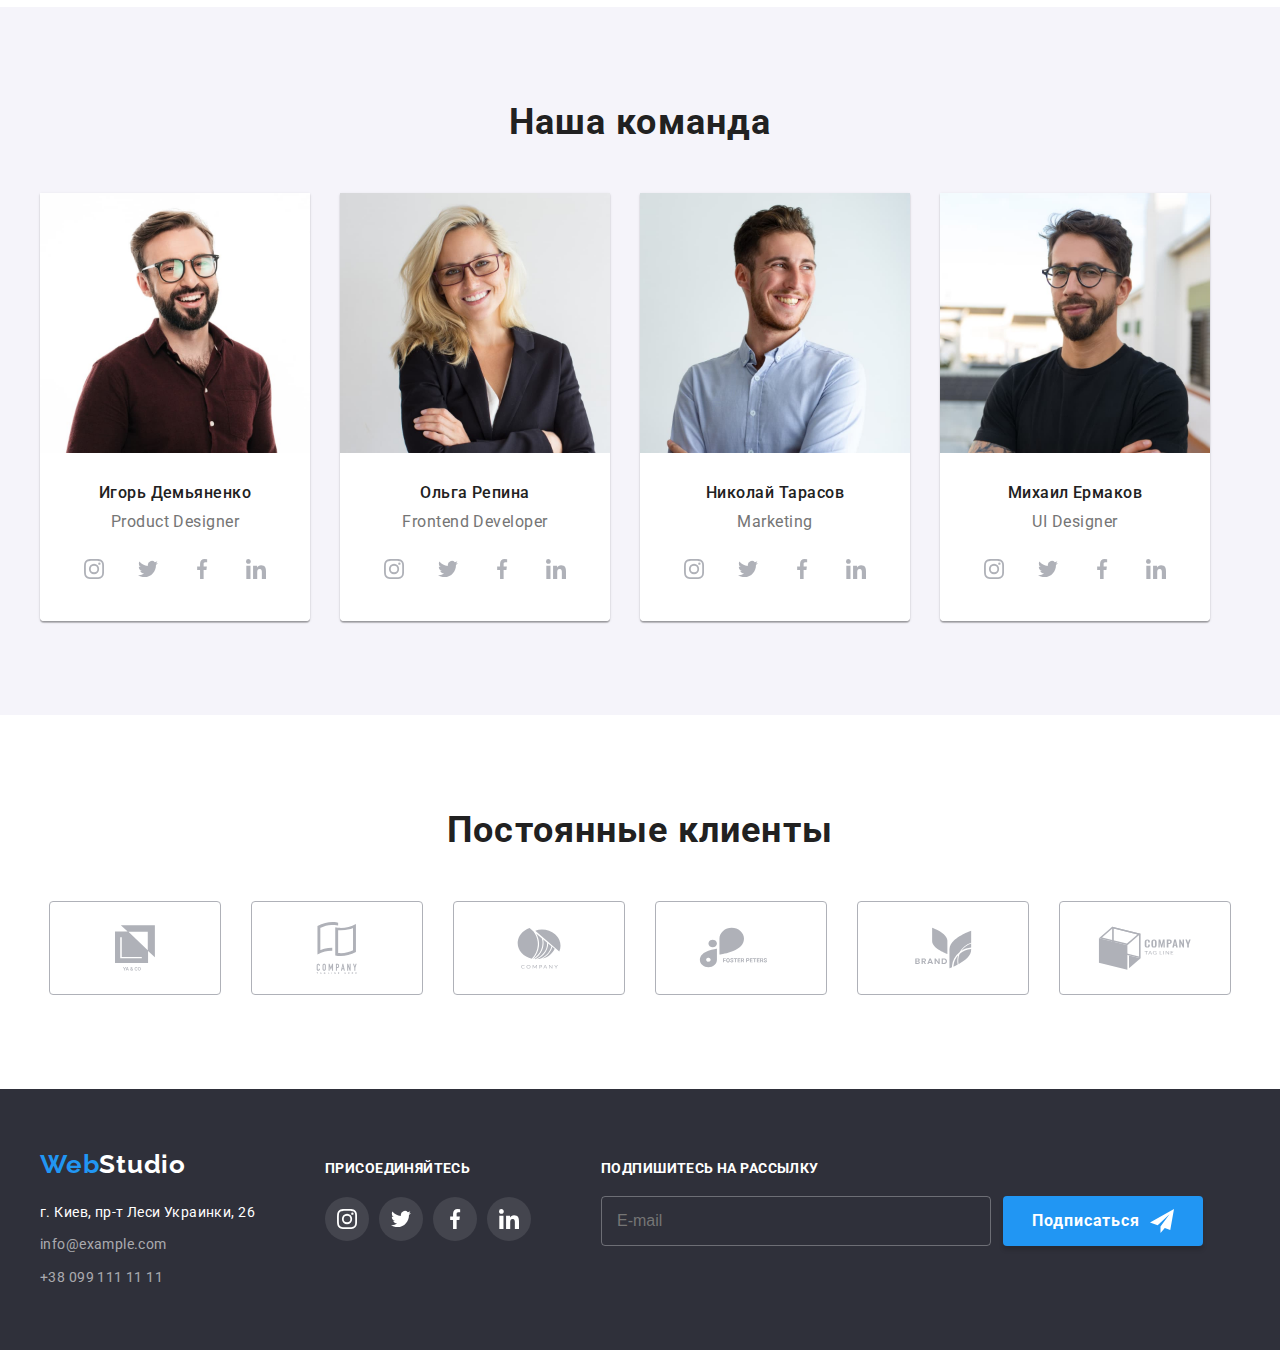
==== commit 6efae3ed: "start hw06" ====
--- a/index.html
+++ b/index.html
@@ -32,7 +32,6 @@
       <ul class="contacts list">
         <li class="contacts-item">
           <a href="mailto:info@devstudio.com" class="contacts-link link">
-
             <svg class="icon-mail" width="16" height="12">
               <use href="./images/icons.svg#icon-mail"></use>
             </svg>info@devstudio.com</a>
@@ -52,7 +51,6 @@
     <section class="section hero">
       <h1 class="hero-title">Эффективные решения для вашего бизнеса</h1>
       <button type="button" class="button" data-modal-open>Заказать услугу</button>
-
       <div class="backdrop is-hidden" data-modal>
         <div class="modal">
           <button type="button" class="close-button" data-modal-close>
@@ -60,7 +58,59 @@
               <use href="./images/icons.svg#icon-close"></use>
             </svg>
           </button>
+
+          <form role="group" class="modal-form" autocomplete="off">
+            <p class="modal-title">Оставьте свои данные, мы вам перезвоним</p>
+            <div class="modal-form-field">
+              <label class="modal-label" for="modal-name">Имя</label>
+              <div class="field-input">
+
+                <input class="modal-form-input" type="name" id="modal-name">
+                <svg class="modal-form-icon" width="12" height="12">
+                  <use href="./images/icons.svg#modal-icon-man"></use>
+                </svg>
+              </div>
+            </div>
+            <div class="modal-form-field">
+              <label class="modal-label" for="modal-tel">Телефон</label>
+              <div class="field-input">
+
+                <input class="modal-form-input" type="tel" id="modal-tel">
+                <svg class="modal-form-icon" width="13" height="13">
+                  <use href="./images/icons.svg#modal-icon-tel"></use>
+                </svg>
+              </div>
+            </div>
+            <div class="modal-form-field">
+              <label class="modal-label" for="modal-mail">Почта</label>
+              <div class="field-input">
+                <input class="modal-form-input" type="email" id="modal-mail">
+                <svg class="modal-form-icon" height="12" width="20">
+                  <use href="./images/icons.svg#modal-icon-envelope"></use>
+                </svg>
+              </div>
+            </div>
+            <div class="modal-form-feedback">
+              <label class="modal-label" for="modal-feedback">
+                Комментарий</label>
+              <textarea class="modal-textarea-input" id="modal-feedback" name="feedback" rows="5"
+                placeholder="Введите текст"></textarea>
+            </div>
+            <label class="modal-label-agree">Соглашаюсь с
+              рассылкой и принимаю <a class="modal-link link" href="#">Условия договора</a>
+              <input type="checkbox" class="checkbox visually-hidden" name="modal-agree" required>
+              <svg class="unchecked-icon" width="16" height="15">
+                <use href="/images/icons.svg#icon-unchecked"></use>
+              </svg>
+              <svg class="checked-icon" width="16" height="15">
+                <use href="/images/icons.svg#icon-checked"></use>
+              </svg>
+            </label>
+            <button type="submit" class="modal-button-submit">Отправить</button>
+          </form>
+
         </div>
+      </div>
       </div>
     </section>
     <!--Особливості роботи команди-->
@@ -334,8 +384,20 @@
             </li>
           </ul>
         </div>
-      </div>
-    </div>
+        <div class="footer-item">
+          <form class="footer-join">
+            <label for="footer-join-email" class="footer-join-label">Подпишитесь на рассылку</label>
+            <div class="footer-join-field">
+              <input type="email" class="footer-join-input" name="footer-join-email" placeholder="E-mail" />
+              <button class="footer-join-submit" type="submit">Подписаться
+                <svg class="footer-join-icon" width="24" height="24">
+                  <use href="./images/icons.svg#modal-icon-send"></use>
+                </svg>
+              </button>
+            </div>
+          </form>
+        </div>
+      </div>
   </footer>
 
   <script src="./js/header.js"></script>
--- a/css/styles.css
+++ b/css/styles.css
@@ -1,13 +1,16 @@
 :root {
-  /* ТЕКСТ */
+  /* ШРИФТ */
   --primary-text-color: #757575;
   --second-font-color: #212121;
   --footer-contacts-text-color: rgba(255, 255, 255, 0.6);
+  --modal-form-placeholder-color: rgba(117, 117, 117, 0.5);
 
   /* КОЛЬОРИ */
   --accent-color: #2196f3;
+  --accent-color-shadow: #188ce8;
   --primary-white-color: #ffffff;
   --social-buttons-color: rgb(175, 177, 184);
+  --modal-form-icon-color: rgba(33, 33, 33, 1);
 
   /* ФОН */
   --bg-grey-color: #2f303a;
@@ -51,6 +54,10 @@
 
 img {
   display: block;
+}
+
+*:focus-visible {
+  outline: none;
 }
 
 .container {
@@ -304,9 +311,7 @@
 
   z-index: 2;
 
-  height: 580px;
-  width: 520px;
-  padding: 15px;
+  width: 530px;
 
   background-color: var(--primary-white-color);
   border-radius: 4px;
@@ -336,6 +341,176 @@
   top: 50%;
   left: 50%;
   transform: translate(-50%, -50%);
+}
+
+.close-button:hover {
+  color: var(--accent-color);
+}
+
+.modal-title {
+  font-weight: 700;
+  font-size: 20px;
+  line-height: 1.15;
+  letter-spacing: 0.03em;
+  color: var(--second-font-color);
+  margin-bottom: 12px;
+}
+
+.modal-form {
+  padding: 40px 40px;
+}
+
+.modal-form-field {
+  position: relative;
+  text-align: left;
+  margin-bottom: 10px;
+}
+
+.modal-label {
+  display: block;
+  font-size: 12px;
+  line-height: 1.17;
+  letter-spacing: 0.01em;
+  padding: 0;
+  margin-bottom: 4px;
+}
+
+.field-input {
+  position: relative;
+  margin-bottom: 10px;
+}
+
+.modal-form-input {
+  padding: 12px 12px 12px 42px;
+}
+
+.modal-form-input,
+.modal-textarea-input {
+  width: 100%;
+  border-radius: 4px;
+  border: 1px solid rgba(33, 33, 33, 0.2);
+  margin: 0;
+
+  transition-property: color, background-color, box-shadow;
+  transition-duration: 250ms;
+  transition-timing-function: cubic-bezier(0.4, 0, 0.2, 1);
+}
+
+.modal-form-icon {
+  display: inline-block;
+  position: absolute;
+  left: 15px;
+  top: 50%;
+  transform: translateY(-50%);
+  fill: currentColor;
+  color: var(--modal-form-icon-color);
+
+  transition-property: color, background-color, box-shadow;
+  transition-duration: 250ms;
+  transition-timing-function: cubic-bezier(0.4, 0, 0.2, 1);
+}
+
+.modal-form-feedback {
+  text-align: left;
+}
+
+.modal-textarea-input {
+  padding: 12px 16px;
+  margin-bottom: 20px;
+  resize: none;
+}
+
+.modal-textarea-input::placeholder {
+  font-size: 14px;
+  line-height: 1.1429;
+  letter-spacing: 0.01em;
+  color: var(--modal-form-placeholder-color);
+}
+
+.modal-form-input:focus,
+.modal-textarea-input:focus {
+  border: 1px solid var(--accent-color);
+  outline: none;
+}
+
+.modal-form-input:focus ~ .modal-form-icon {
+  color: var(--accent-color);
+}
+
+.modal-link {
+  color: var(--accent-color);
+  text-decoration: underline;
+}
+
+.modal-label-agree {
+  position: relative;
+  padding-left: 24px;
+  margin-bottom: 30px;
+
+  font-size: 14px;
+  letter-spacing: 0.03em;
+  line-height: 1.7143;
+}
+
+.unchecked-icon {
+  position: absolute;
+  transform: translateY(-50%);
+
+  top: 50%;
+  left: 0;
+  opacity: 1;
+  fill: var(--bg-grey-color);
+  border-radius: 2px;
+}
+
+.checked-icon {
+  position: absolute;
+  opacity: 1;
+  top: 50%;
+  transform: translateY(-50%);
+  left: 0;
+  opacity: 0;
+  fill: var(--primary-white-color);
+  background-color: var(--accent-color);
+  border-radius: 2px;
+  transition-property: opacity;
+  transition-duration: 250ms;
+  transition-timing-function: cubic-bezier(0.4, 0, 0.2, 1);
+}
+
+.checkbox:checked ~ .checked-icon {
+  opacity: 1;
+}
+
+.modal-button-submit {
+  display: block;
+  margin-top: 30px;
+  margin-right: auto;
+  margin-left: auto;
+  width: 200px;
+  height: 50px;
+
+  padding: 10px 55px;
+  border-radius: 4px;
+  border: none;
+  color: var(--primary-white-color);
+  background-color: var(--accent-color);
+  cursor: pointer;
+
+  font-weight: 700;
+  line-height: 1.875;
+  letter-spacing: 0.06em;
+
+  box-shadow: 0px 4px 4px 0px hsla(0, 0%, 0%, 0.15);
+
+  transition-property: color;
+  transition-duration: 250ms;
+  transition-timing-function: cubic-bezier(0.4, 0, 0.2, 1);
+}
+
+.modal-button-submit:hover,
+.modal-button-submit:focus {
+  background-color: var(--accent-color-shadow);
 }
 
 /* СЕКЦІЯ ОСОБЛИВОСТІ */
@@ -553,7 +728,7 @@
 .footer {
   padding-top: 60px;
   padding-bottom: 60px;
-
+  min-width: 1200px;
   background-color: var(--bg-grey-color);
 }
 
@@ -598,7 +773,8 @@
   margin-bottom: 9px;
 }
 
-.join-label {
+.join-label,
+.footer-join-label {
   margin-bottom: 20px;
   color: var(--primary-white-color);
   font-weight: 700;
@@ -639,6 +815,54 @@
 .social-footer:focus {
   color: var(--primary-white-color);
   background-color: var(--accent-color);
+}
+
+.footer-join {
+  display: flex;
+  flex-direction: column;
+}
+
+.footer-join-field {
+  display: flex;
+}
+
+.footer-join-input {
+  width: 358px;
+  background-color: inherit;
+  border: 1px solid rgba(255, 255, 255, 0.3);
+  border-radius: 4px;
+  font-size: 16px;
+  padding: 15px 15px;
+  color: var(--footer-contacts-text-color);
+}
+
+.footer-join-submit {
+  display: flex;
+  justify-content: center;
+  align-items: center;
+
+  min-width: 200px;
+  padding: 10px 3px;
+  border-radius: 4px;
+  margin-left: 12px;
+
+  color: var(--primary-white-color);
+  background-color: var(--accent-color);
+  border: none;
+  font-family: inherit;
+  font-weight: 700;
+  font-size: 16px;
+  line-height: 1.875;
+  text-align: center;
+  letter-spacing: 0.06em;
+  box-shadow: 0px 4px 4px 0px rgba(0, 0, 0, 0.15);
+
+  cursor: pointer;
+}
+
+.footer-join-icon {
+  margin-left: 10px;
+  fill: currentColor;
 }
 
 /* ПОРТФОЛІО */
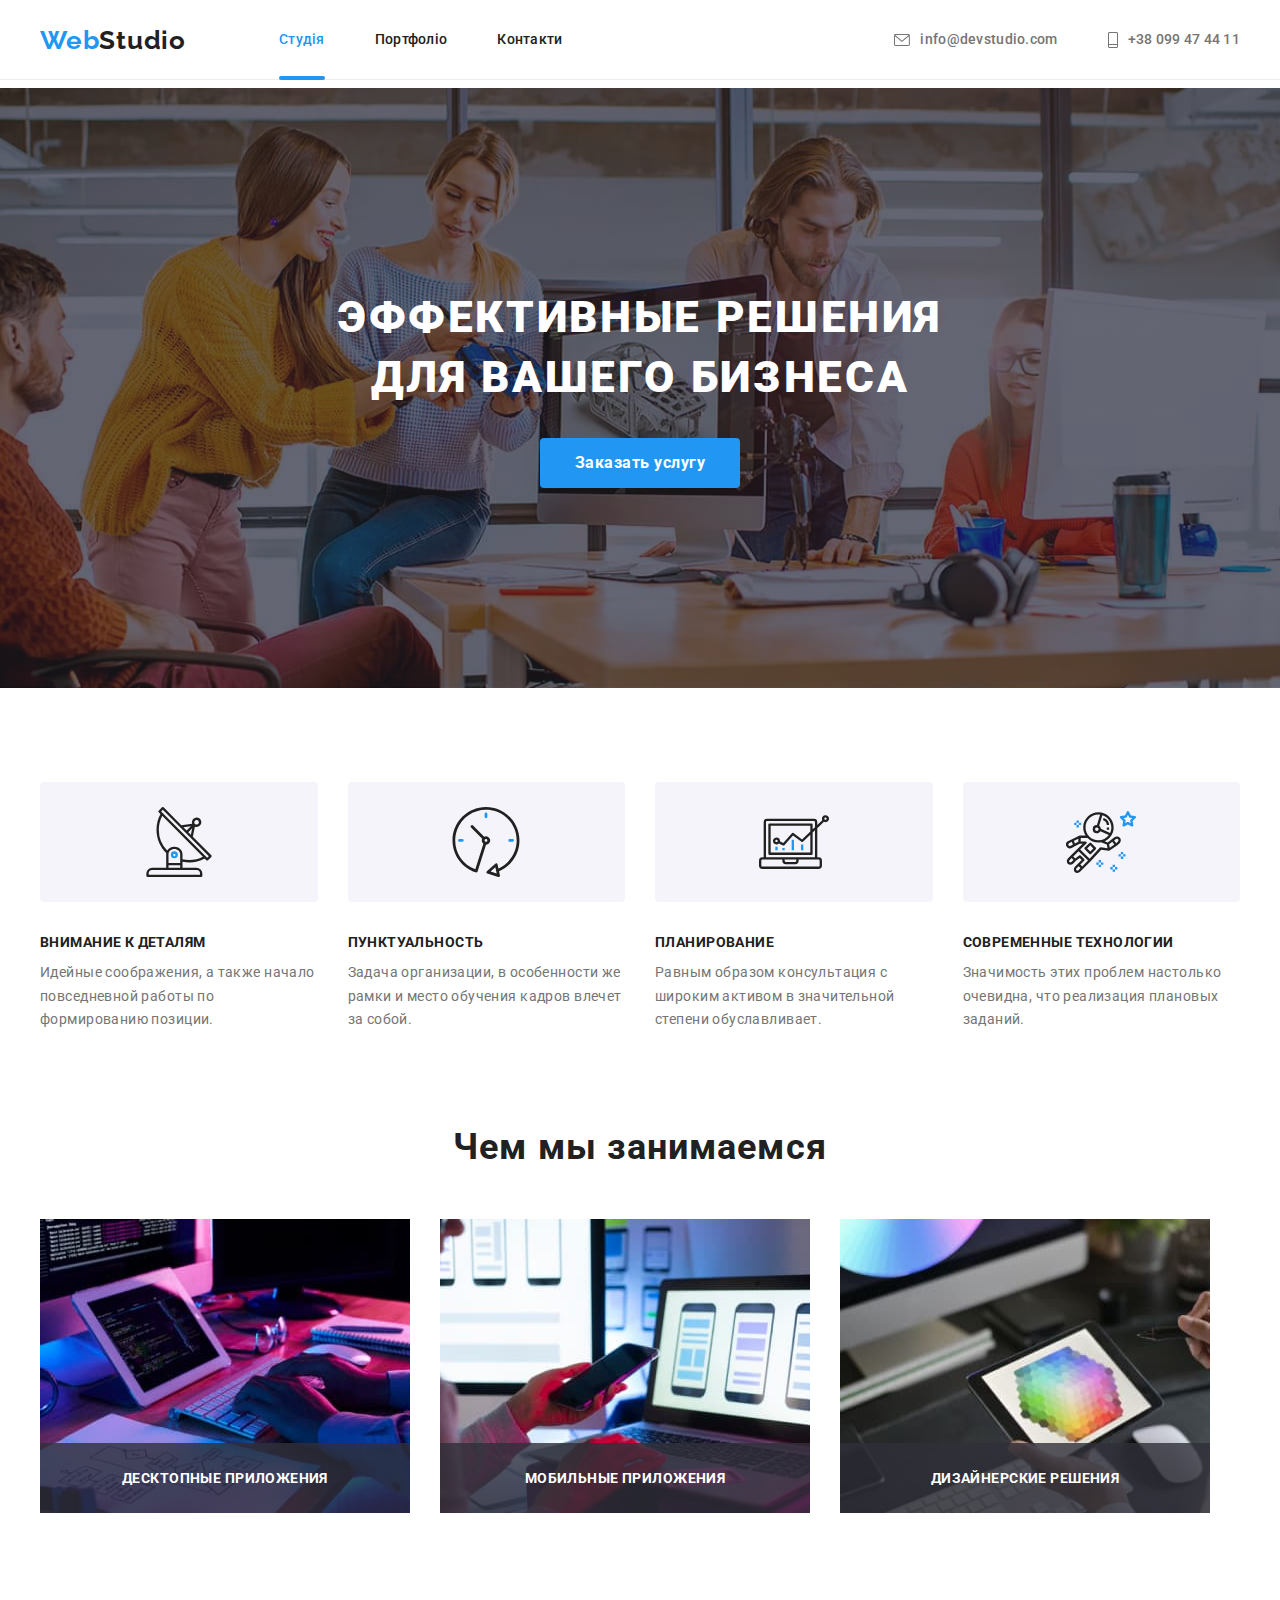
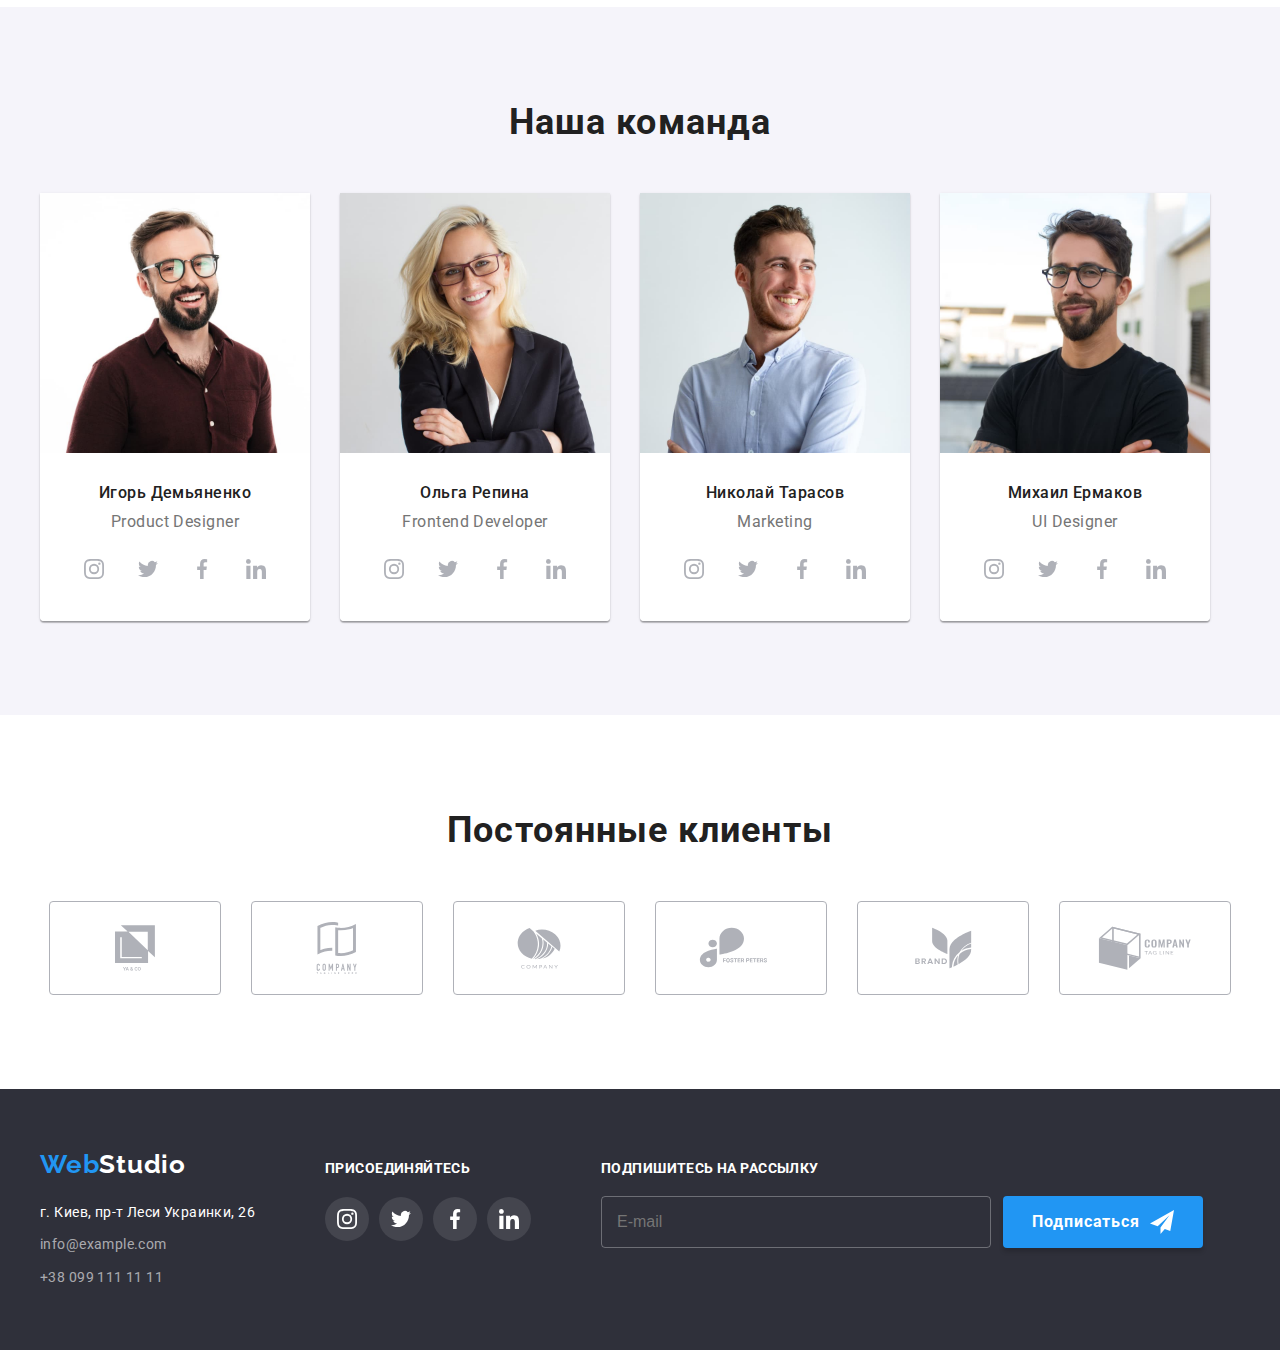
==== commit 124942ce: "add animation for forms" ====
--- a/index.html
+++ b/index.html
@@ -65,7 +65,7 @@
               <label class="modal-label" for="modal-name">Имя</label>
               <div class="field-input">
 
-                <input class="modal-form-input" type="name" id="modal-name">
+                <input class="modal-form-input" type="name" name="name" id="modal-name">
                 <svg class="modal-form-icon" width="12" height="12">
                   <use href="./images/icons.svg#modal-icon-man"></use>
                 </svg>
@@ -75,7 +75,7 @@
               <label class="modal-label" for="modal-tel">Телефон</label>
               <div class="field-input">
 
-                <input class="modal-form-input" type="tel" id="modal-tel">
+                <input class="modal-form-input" type="tel" name="tel" id="modal-tel">
                 <svg class="modal-form-icon" width="13" height="13">
                   <use href="./images/icons.svg#modal-icon-tel"></use>
                 </svg>
@@ -84,7 +84,7 @@
             <div class="modal-form-field">
               <label class="modal-label" for="modal-mail">Почта</label>
               <div class="field-input">
-                <input class="modal-form-input" type="email" id="modal-mail">
+                <input class="modal-form-input" type="email" name="email" id="modal-mail">
                 <svg class="modal-form-icon" height="12" width="20">
                   <use href="./images/icons.svg#modal-icon-envelope"></use>
                 </svg>
--- a/css/styles.css
+++ b/css/styles.css
@@ -273,6 +273,15 @@
   letter-spacing: 0.03em;
 
   cursor: pointer;
+
+  transition-property: background-color;
+  transition-duration: 250ms;
+  transition-timing-function: cubic-bezier(0.4, 0, 0.2, 1);
+}
+
+.button:focus,
+.button:hover {
+  background-color: var(--accent-color-shadow);
 }
 
 /* МОДАЛЬНЕ ВІКНО */
@@ -390,8 +399,10 @@
   border-radius: 4px;
   border: 1px solid rgba(33, 33, 33, 0.2);
   margin: 0;
-
-  transition-property: color, background-color, box-shadow;
+  font-size: 14px;
+  line-height: 1.1721;
+
+  transition-property: border, background-color, box-shadow;
   transition-duration: 250ms;
   transition-timing-function: cubic-bezier(0.4, 0, 0.2, 1);
 }
@@ -405,7 +416,7 @@
   fill: currentColor;
   color: var(--modal-form-icon-color);
 
-  transition-property: color, background-color, box-shadow;
+  transition-property: color;
   transition-duration: 250ms;
   transition-timing-function: cubic-bezier(0.4, 0, 0.2, 1);
 }
@@ -834,6 +845,7 @@
   font-size: 16px;
   padding: 15px 15px;
   color: var(--footer-contacts-text-color);
+  line-height: 1.25;
 }
 
 .footer-join-submit {
@@ -858,6 +870,15 @@
   box-shadow: 0px 4px 4px 0px rgba(0, 0, 0, 0.15);
 
   cursor: pointer;
+
+  transition-property: background-color;
+  transition-duration: 250ms;
+  transition-timing-function: cubic-bezier(0.4, 0, 0.2, 1);
+}
+
+.footer-join-submit:focus,
+.footer-join-submit:hover {
+  background-color: var(--accent-color-shadow);
 }
 
 .footer-join-icon {
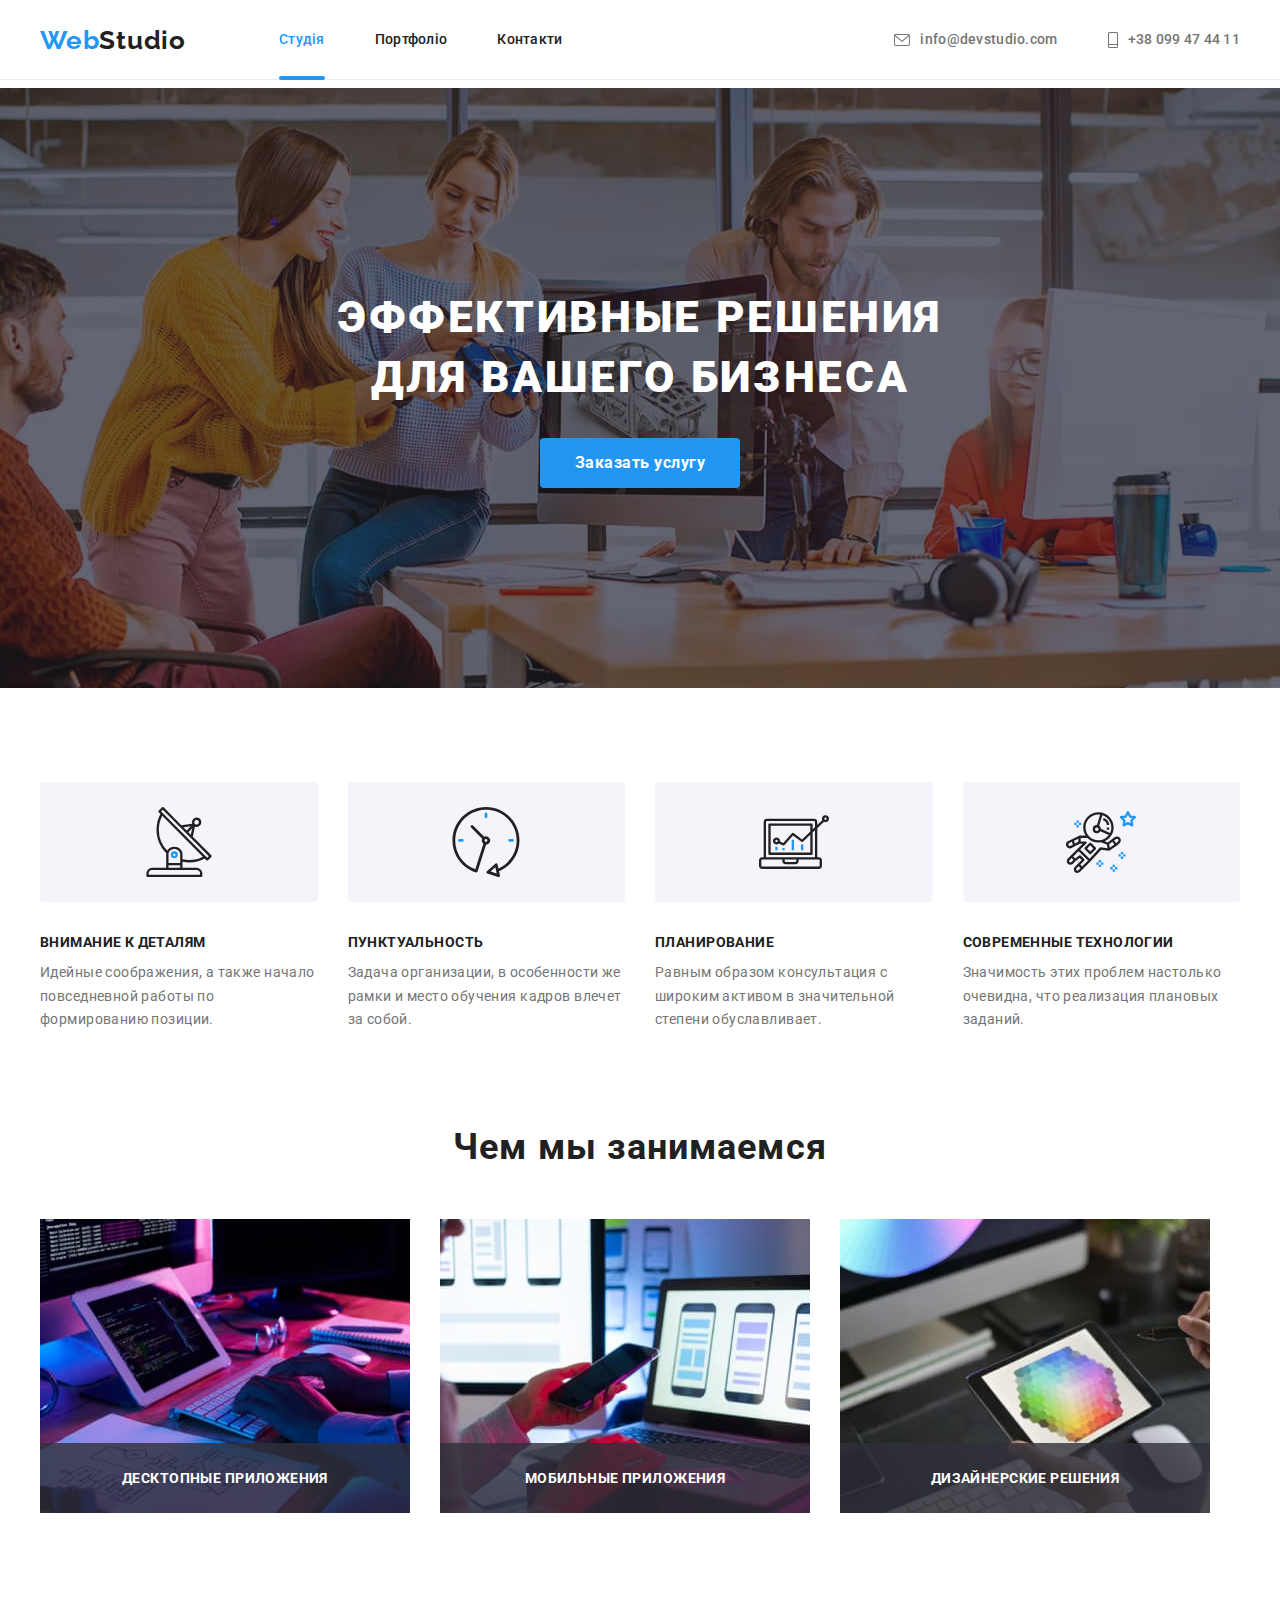
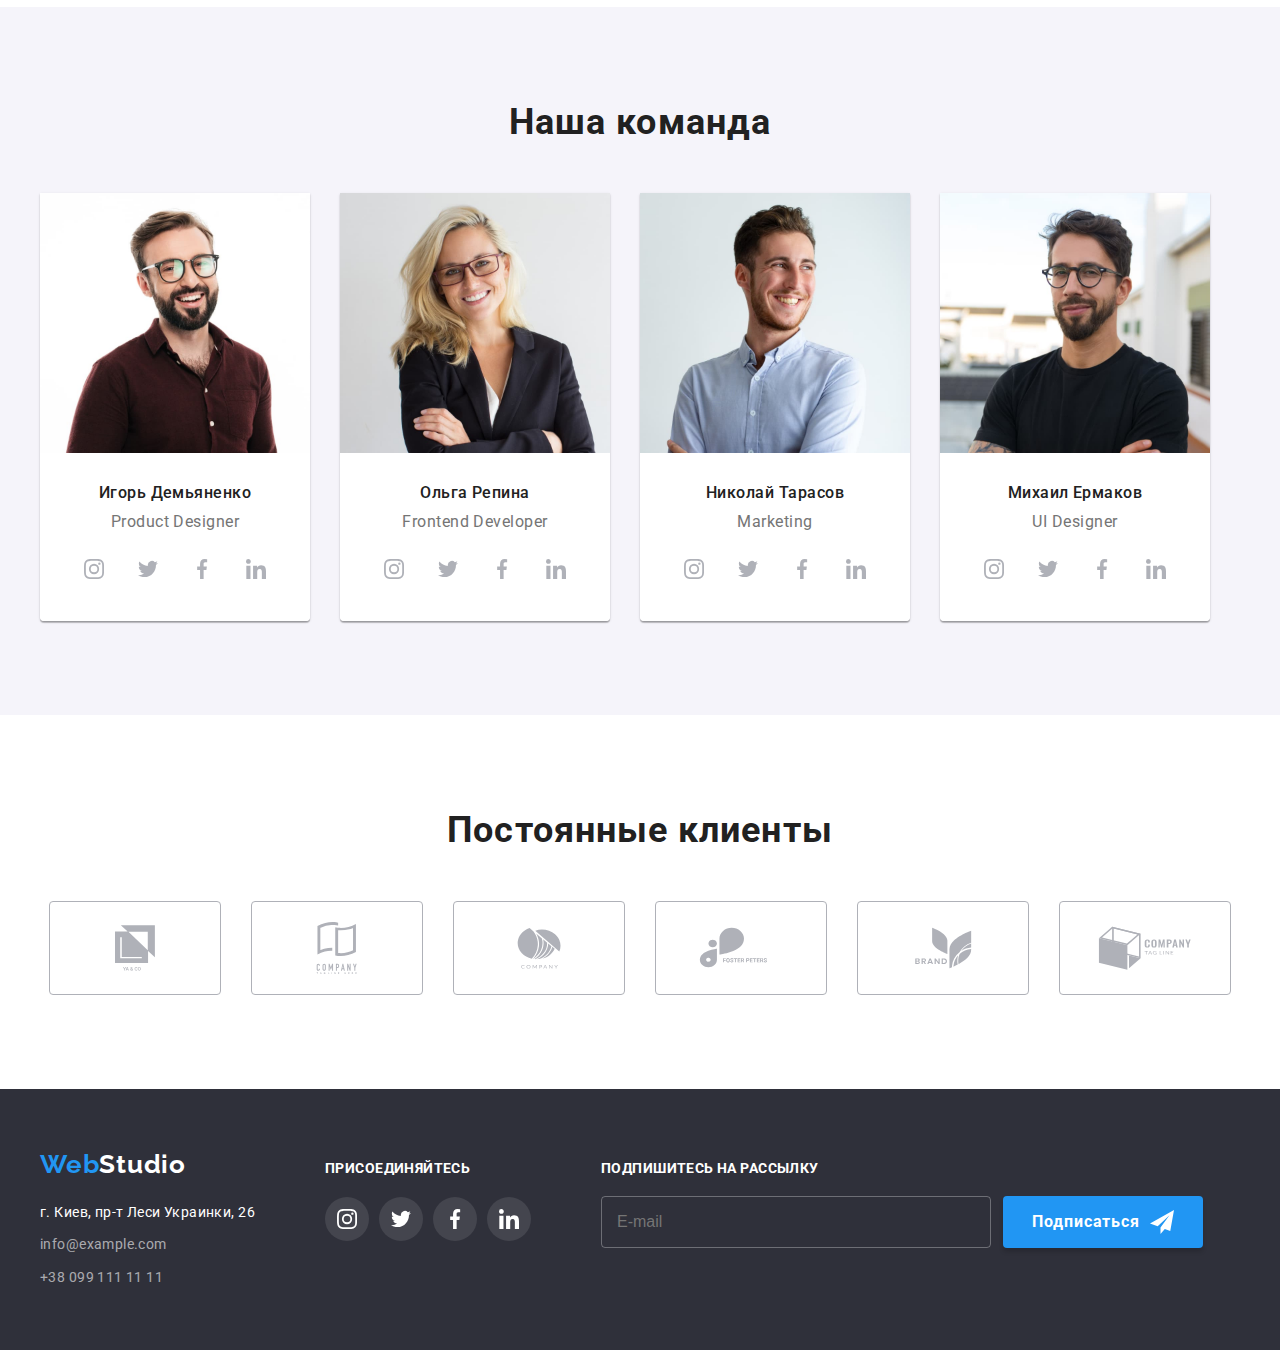
==== commit e8f7e61b: "edit svg" ====
--- a/index.html
+++ b/index.html
@@ -96,6 +96,7 @@
               <textarea class="modal-textarea-input" id="modal-feedback" name="feedback" rows="5"
                 placeholder="Введите текст"></textarea>
             </div>
+
             <label class="modal-label-agree">Соглашаюсь с
               рассылкой и принимаю <a class="modal-link link" href="#">Условия договора</a>
               <input type="checkbox" class="checkbox visually-hidden" name="modal-agree" required>
